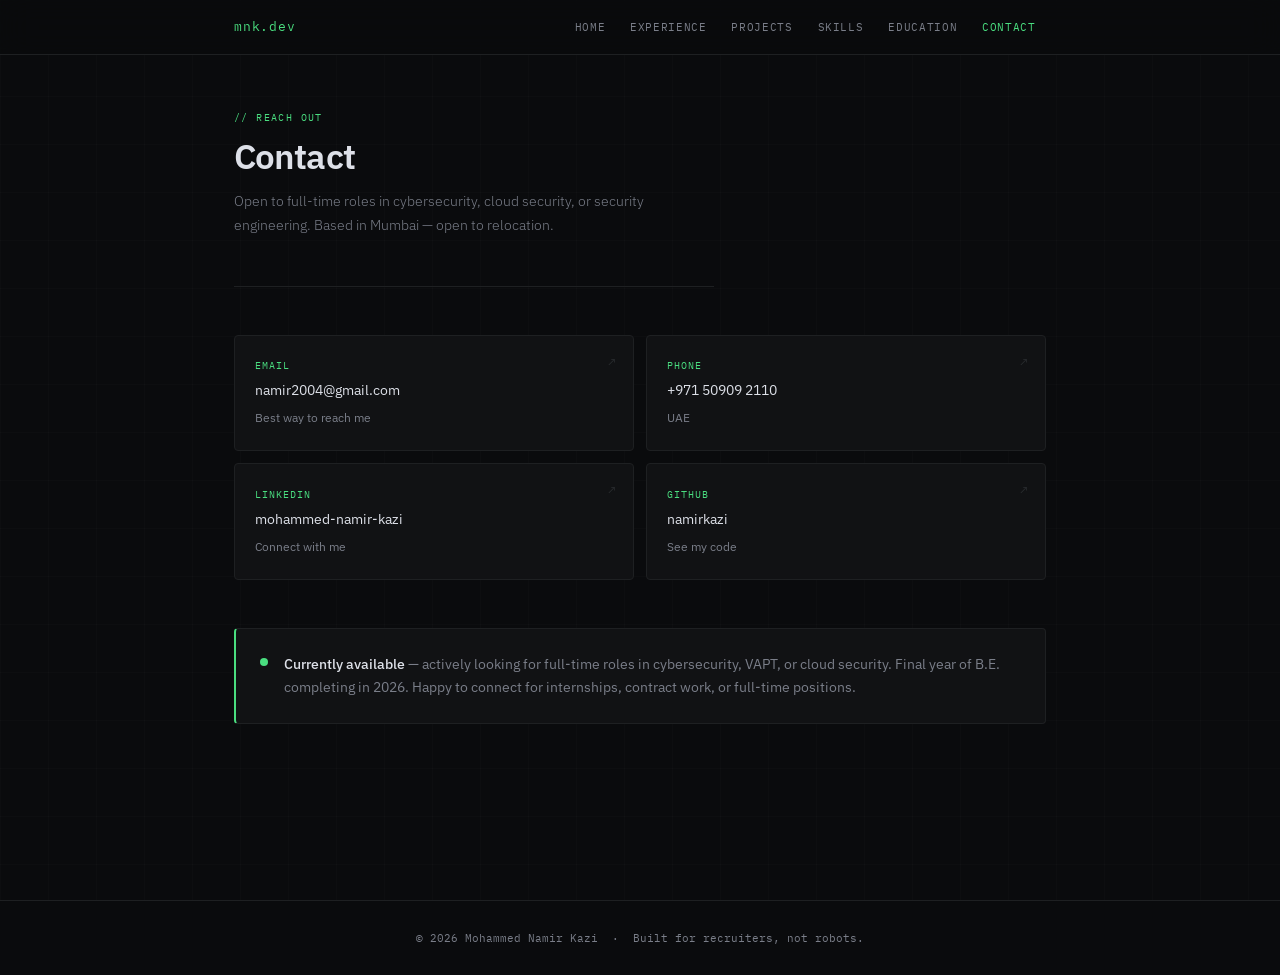
==== contact.html @ 179d340f "Different pages for each and little subtle effects" ====
<!DOCTYPE html>
<html lang="en">
<head>
  <meta charset="UTF-8"/>
  <meta name="viewport" content="width=device-width, initial-scale=1.0"/>
  <title>Contact — Mohammed Namir Kazi</title>
  <link rel="preconnect" href="https://fonts.googleapis.com"/>
  <link rel="preconnect" href="https://fonts.gstatic.com" crossorigin/>
  <link href="https://fonts.googleapis.com/css2?family=IBM+Plex+Mono:wght@400;500&family=IBM+Plex+Sans:ital,wght@0,300;0,400;0,500;0,600;1,300&display=swap" rel="stylesheet"/>
  <link rel="stylesheet" href="style.css"/>
  <style>
    .contact-grid {
      display: grid;
      grid-template-columns: repeat(2, 1fr);
      gap: 0.75rem;
      margin-bottom: 3rem;
    }

    .contact-card {
      display: flex;
      flex-direction: column;
      gap: 0.3rem;
      padding: 1.4rem 1.25rem;
      background: var(--surface);
      border: 1px solid var(--border);
      border-radius: 4px;
      text-decoration: none;
      transition: background 0.2s, border-color 0.2s, transform 0.25s var(--ease);
      position: relative;
      overflow: hidden;
    }

    .contact-card::after {
      content: '↗';
      position: absolute;
      top: 1rem; right: 1rem;
      font-size: 12px;
      color: var(--border2);
      transition: color 0.2s, transform 0.2s;
    }

    .contact-card:hover {
      background: var(--surface2);
      border-color: var(--border2);
      transform: translateY(-2px);
    }
    .contact-card:hover::after { color: var(--accent); transform: translate(2px,-2px); }

    .contact-label {
      font-family: var(--font-mono);
      font-size: 10px;
      color: var(--accent);
      letter-spacing: 0.1em;
      text-transform: uppercase;
    }

    .contact-value {
      font-size: 0.88rem;
      color: var(--text);
      word-break: break-all;
      padding-right: 1.5rem;
    }

    .contact-sub {
      font-size: 0.78rem;
      color: var(--muted);
    }

    .availability {
      padding: 1.5rem;
      background: var(--surface);
      border: 1px solid var(--border);
      border-left: 2px solid var(--accent);
      border-radius: 4px;
      display: flex;
      align-items: flex-start;
      gap: 1rem;
    }

    .avail-dot {
      width: 8px; height: 8px;
      border-radius: 50%;
      background: var(--accent);
      flex-shrink: 0;
      margin-top: 5px;
      animation: pulse 2.2s ease-in-out infinite;
    }

    @keyframes pulse {
      0%, 100% { opacity: 1; box-shadow: 0 0 0 0 rgba(74,222,128,0.4); }
      50% { opacity: 0.5; box-shadow: 0 0 0 6px rgba(74,222,128,0); }
    }

    .avail-text {
      font-size: 0.88rem;
      color: var(--muted);
      line-height: 1.65;
    }

    .avail-text strong { color: var(--text); font-weight: 500; }

    @media (max-width: 480px) {
      .contact-grid { grid-template-columns: 1fr; }
    }
  </style>
</head>
<body>

<nav>
  <div class="nav-inner">
    <a href="index.html" class="nav-logo">mnk.dev</a>
    <ul class="nav-links">
      <li><a href="index.html">Home</a></li>
      <li><a href="experience.html">Experience</a></li>
      <li><a href="projects.html">Projects</a></li>
      <li><a href="skills.html">Skills</a></li>
      <li><a href="education.html">Education</a></li>
      <li><a href="contact.html">Contact</a></li>
    </ul>
    <button class="nav-toggle" aria-label="Toggle menu" aria-expanded="false">
      <span></span><span></span><span></span>
    </button>
  </div>
  <div class="nav-drawer" id="navDrawer">
    <a href="index.html">Home</a>
    <a href="experience.html">Experience</a>
    <a href="projects.html">Projects</a>
    <a href="skills.html">Skills</a>
    <a href="education.html">Education</a>
    <a href="contact.html">Contact</a>
  </div>
</nav>

<main class="page">
  <p class="page-eyebrow reveal">// reach out</p>
  <h1 class="page-title reveal">Contact</h1>
  <p class="page-subtitle reveal">Open to full-time roles in cybersecurity, cloud security, or security engineering. Based in Mumbai — open to relocation.</p>

  <div class="contact-grid stagger">

    <a href="mailto:namir2004@gmail.com" class="contact-card">
      <span class="contact-label">Email</span>
      <span class="contact-value">namir2004@gmail.com</span>
      <span class="contact-sub">Best way to reach me</span>
    </a>

    <a href="tel:+971509092110" class="contact-card">
      <span class="contact-label">Phone</span>
      <span class="contact-value">+971 50909 2110</span>
      <span class="contact-sub">UAE</span>
    </a>

    <a href="https://www.linkedin.com/in/mohammed-namir-kazi/" target="_blank" rel="noopener" class="contact-card">
      <span class="contact-label">LinkedIn</span>
      <span class="contact-value">mohammed-namir-kazi</span>
      <span class="contact-sub">Connect with me</span>
    </a>

    <a href="https://github.com/namirkazi" target="_blank" rel="noopener" class="contact-card">
      <span class="contact-label">GitHub</span>
      <span class="contact-value">namirkazi</span>
      <span class="contact-sub">See my code</span>
    </a>

  </div>

  <div class="availability reveal">
    <div class="avail-dot"></div>
    <p class="avail-text">
      <strong>Currently available</strong> — actively looking for full-time roles in cybersecurity, VAPT, or cloud security.
      Final year of B.E. completing in 2026. Happy to connect for internships, contract work, or full-time positions.
    </p>
  </div>
</main>

<footer>© 2026 Mohammed Namir Kazi &nbsp;·&nbsp; Built for recruiters, not robots.</footer>
<script src="shared.js"></script>
</body>
</html>
---- style.css ----
/* ── RESET & TOKENS ─────────────────────── */
*, *::before, *::after { box-sizing: border-box; margin: 0; padding: 0; }

:root {
  --bg: #0a0b0d;
  --surface: #111214;
  --surface2: #161719;
  --border: #1e2022;
  --border2: #2a2c2f;
  --text: #dde0e8;
  --muted: #7a7e89;
  --accent: #4ade80;
  --accent-glow: rgba(74,222,128,0.15);
  --font-mono: 'IBM Plex Mono', monospace;
  --font-sans: 'IBM Plex Sans', sans-serif;
  --nav-h: 54px;
  --ease: cubic-bezier(0.16,1,0.3,1);
}

html { scroll-behavior: smooth; }

body {
  background: var(--bg);
  color: var(--text);
  font-family: var(--font-sans);
  font-size: 15px;
  line-height: 1.65;
  min-height: 100vh;
  -webkit-text-size-adjust: 100%;
  overflow-x: hidden;
}

/* subtle grid texture */
body::before {
  content: '';
  position: fixed;
  inset: 0;
  background-image:
    linear-gradient(rgba(255,255,255,0.015) 1px, transparent 1px),
    linear-gradient(90deg, rgba(255,255,255,0.015) 1px, transparent 1px);
  background-size: 48px 48px;
  pointer-events: none;
  z-index: 0;
}

/* ── NAV ─────────────────────────────────── */
nav {
  position: fixed;
  top: 0; left: 0; right: 0;
  z-index: 300;
  background: rgba(10,11,13,0.92);
  backdrop-filter: blur(16px);
  -webkit-backdrop-filter: blur(16px);
  border-bottom: 1px solid var(--border);
}

.nav-inner {
  max-width: 860px;
  margin: 0 auto;
  padding: 0 1.5rem;
  height: var(--nav-h);
  display: flex;
  align-items: center;
  justify-content: space-between;
}

.nav-logo {
  font-family: var(--font-mono);
  font-size: 13px;
  color: var(--accent);
  letter-spacing: 0.06em;
  text-decoration: none;
  transition: opacity 0.2s;
}
.nav-logo:hover { opacity: 0.7; }

.nav-links {
  display: flex;
  gap: 0.25rem;
  list-style: none;
}

.nav-links a {
  font-family: var(--font-mono);
  font-size: 11px;
  color: var(--muted);
  text-decoration: none;
  letter-spacing: 0.06em;
  text-transform: uppercase;
  padding: 0.4rem 0.65rem;
  border-radius: 3px;
  transition: color 0.2s, background 0.2s;
}

.nav-links a:hover { color: var(--text); background: var(--surface2); }
.nav-links a.active { color: var(--accent); }

/* hamburger */
.nav-toggle {
  display: none;
  flex-direction: column;
  justify-content: center;
  gap: 5px;
  width: 38px; height: 38px;
  background: none; border: none;
  cursor: pointer; padding: 7px;
  -webkit-tap-highlight-color: transparent;
}
.nav-toggle span {
  display: block; height: 1.5px;
  background: var(--muted); border-radius: 2px;
  transition: transform 0.25s, opacity 0.25s, background 0.2s;
  transform-origin: center;
}
.nav-toggle.open span:nth-child(1) { transform: translateY(6.5px) rotate(45deg); background: var(--text); }
.nav-toggle.open span:nth-child(2) { opacity: 0; }
.nav-toggle.open span:nth-child(3) { transform: translateY(-6.5px) rotate(-45deg); background: var(--text); }

.nav-drawer {
  display: none;
  flex-direction: column;
  background: rgba(10,11,13,0.98);
  border-top: 1px solid var(--border);
  padding: 0.5rem 0 1rem;
}
.nav-drawer a {
  font-family: var(--font-mono);
  font-size: 12px; color: var(--muted);
  text-decoration: none;
  letter-spacing: 0.07em; text-transform: uppercase;
  padding: 0.9rem 1.5rem; display: block;
  transition: color 0.15s, background 0.15s;
  -webkit-tap-highlight-color: transparent;
}
.nav-drawer a:active, .nav-drawer a.active { color: var(--accent); }
.nav-drawer.open { display: flex; }

/* ── LAYOUT ──────────────────────────────── */
.page {
  position: relative;
  z-index: 1;
  max-width: 860px;
  margin: 0 auto;
  padding: calc(var(--nav-h) + 3.5rem) 1.5rem 5rem;
  min-height: 100vh;
}

/* ── PAGE HEADER ─────────────────────────── */
.page-eyebrow {
  font-family: var(--font-mono);
  font-size: 10px;
  color: var(--accent);
  letter-spacing: 0.14em;
  text-transform: uppercase;
  margin-bottom: 0.6rem;
}

.page-title {
  font-size: clamp(1.6rem, 4vw, 2.2rem);
  font-weight: 600;
  letter-spacing: -0.025em;
  line-height: 1.15;
  margin-bottom: 0.75rem;
}

.page-subtitle {
  font-size: 0.9rem;
  color: var(--muted);
  font-weight: 300;
  max-width: 480px;
  line-height: 1.7;
  margin-bottom: 3rem;
  padding-bottom: 3rem;
  border-bottom: 1px solid var(--border);
}

/* ── BUTTONS ─────────────────────────────── */
.btn {
  display: inline-flex; align-items: center; gap: 0.4rem;
  font-family: var(--font-mono); font-size: 12px;
  letter-spacing: 0.04em; padding: 0.6rem 1.15rem;
  border-radius: 3px; text-decoration: none;
  transition: all 0.2s var(--ease);
  cursor: pointer; min-height: 40px;
  -webkit-tap-highlight-color: transparent; border: none;
}
.btn-primary {
  background: var(--accent); color: #0a0b0d;
  font-weight: 500; border: 1px solid var(--accent);
}
.btn-primary:hover { background: #86efac; transform: translateY(-1px); box-shadow: 0 4px 20px rgba(74,222,128,0.2); }
.btn-outline {
  background: transparent; color: var(--muted);
  border: 1px solid var(--border2);
}
.btn-outline:hover { color: var(--text); border-color: #444; transform: translateY(-1px); }

/* ── TAGS ────────────────────────────────── */
.tag {
  font-family: var(--font-mono); font-size: 10px;
  color: var(--muted);
  background: rgba(255,255,255,0.03);
  border: 1px solid var(--border2);
  padding: 0.2rem 0.55rem; border-radius: 2px;
  transition: color 0.2s, border-color 0.2s;
}
.tag:hover { color: var(--accent); border-color: rgba(74,222,128,0.3); }

/* ── DIVIDER ─────────────────────────────── */
.divider {
  height: 1px; background: var(--border);
  margin: 2.5rem 0;
}

/* ── SCROLL REVEAL ───────────────────────── */
.reveal {
  opacity: 0;
  transform: translateY(18px);
  transition: opacity 0.55s var(--ease), transform 0.55s var(--ease);
}
.reveal.visible {
  opacity: 1;
  transform: none;
}

/* staggered children */
.stagger > * {
  opacity: 0;
  transform: translateY(14px);
  transition: opacity 0.45s var(--ease), transform 0.45s var(--ease);
}
.stagger.visible > *:nth-child(1) { opacity:1; transform:none; transition-delay:0s; }
.stagger.visible > *:nth-child(2) { opacity:1; transform:none; transition-delay:0.07s; }
.stagger.visible > *:nth-child(3) { opacity:1; transform:none; transition-delay:0.14s; }
.stagger.visible > *:nth-child(4) { opacity:1; transform:none; transition-delay:0.21s; }
.stagger.visible > *:nth-child(5) { opacity:1; transform:none; transition-delay:0.28s; }
.stagger.visible > *:nth-child(6) { opacity:1; transform:none; transition-delay:0.35s; }
.stagger.visible > *:nth-child(7) { opacity:1; transform:none; transition-delay:0.42s; }
.stagger.visible > *:nth-child(8) { opacity:1; transform:none; transition-delay:0.49s; }

/* ── FOOTER ──────────────────────────────── */
footer {
  position: relative; z-index: 1;
  padding: 1.75rem 1.5rem;
  text-align: center;
  font-family: var(--font-mono);
  font-size: 11px; color: var(--muted);
  border-top: 1px solid var(--border);
}

/* ── RESPONSIVE ──────────────────────────── */
@media (max-width: 640px) {
  .nav-links { display: none; }
  .nav-toggle { display: flex; }
  .page { padding-top: calc(var(--nav-h) + 2rem); padding-bottom: 3.5rem; }
}
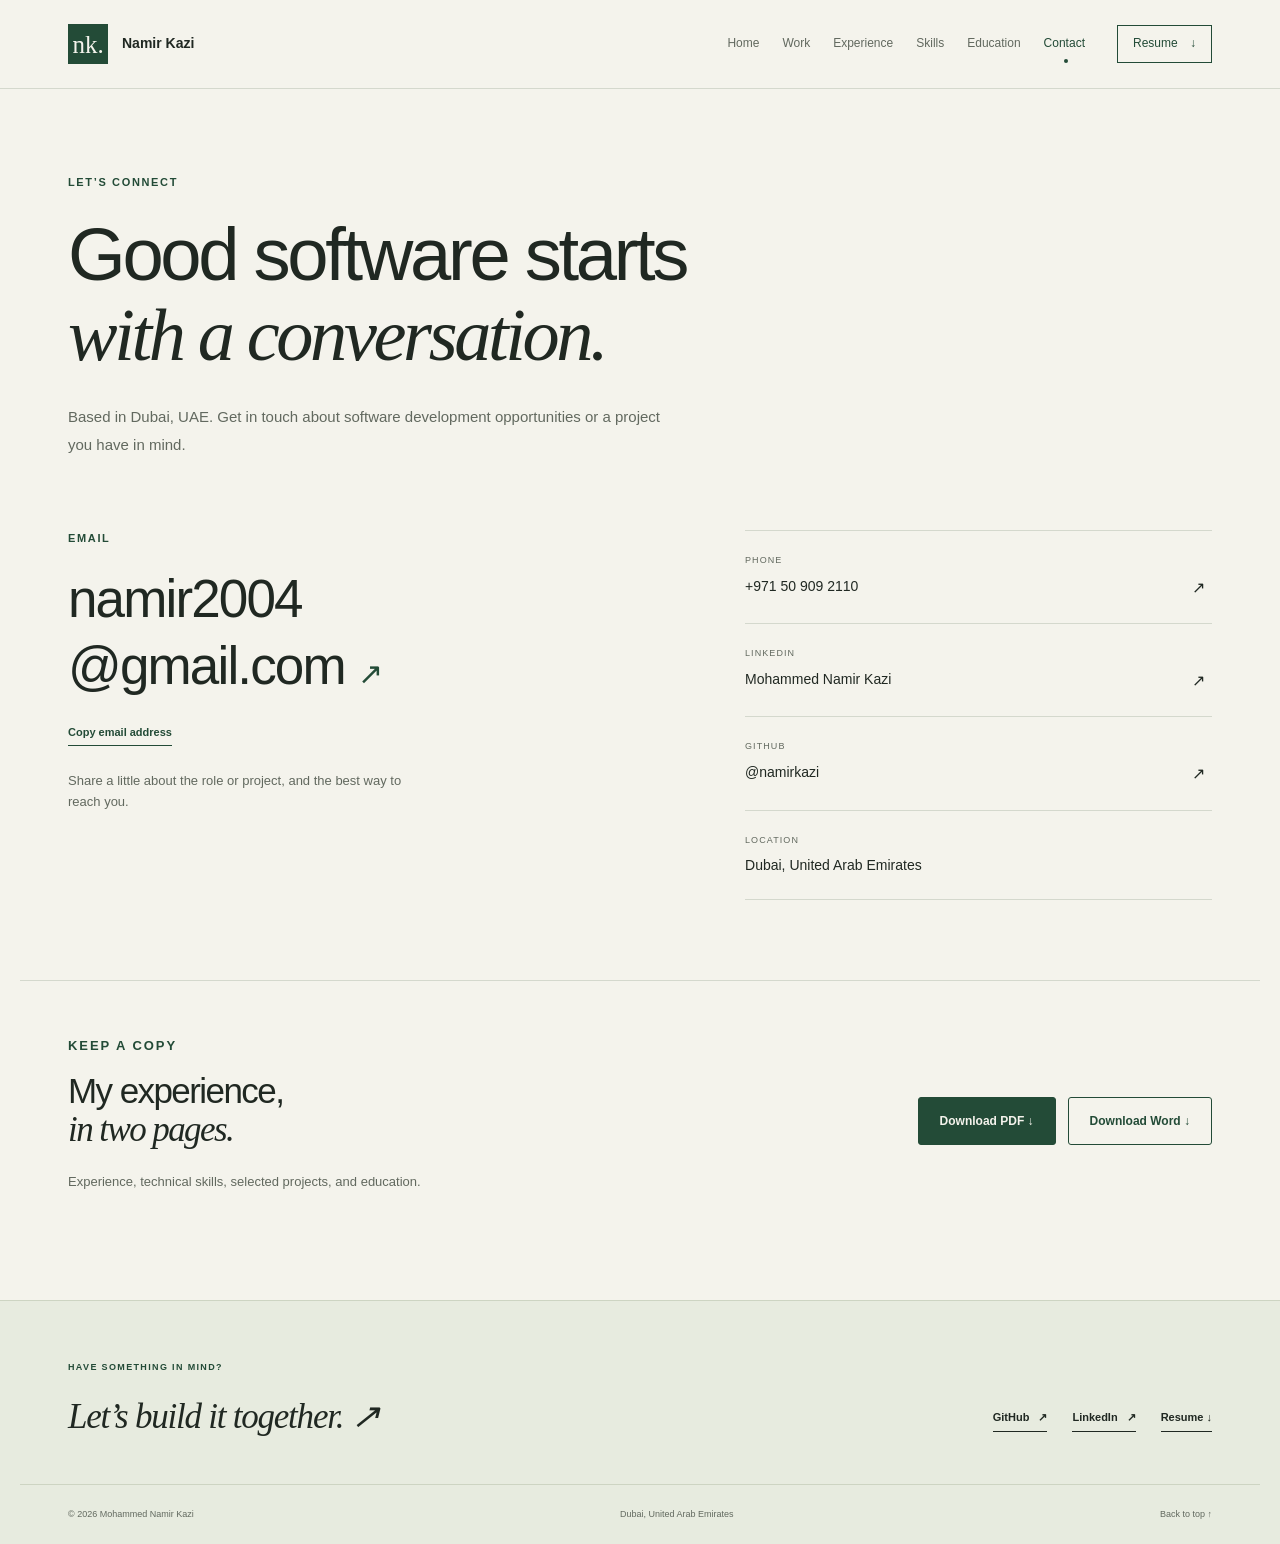
==== commit 7e1ede7c: "Redesign portfolio and add two-page resume with complete project history" ====
--- a/contact.html
+++ b/contact.html
@@ -1,179 +1,15 @@
-<!DOCTYPE html>
-<html lang="en">
-<head>
-  <meta charset="UTF-8"/>
-  <meta name="viewport" content="width=device-width, initial-scale=1.0"/>
-  <title>Contact — Mohammed Namir Kazi</title>
-  <link rel="preconnect" href="https://fonts.googleapis.com"/>
-  <link rel="preconnect" href="https://fonts.gstatic.com" crossorigin/>
-  <link href="https://fonts.googleapis.com/css2?family=IBM+Plex+Mono:wght@400;500&family=IBM+Plex+Sans:ital,wght@0,300;0,400;0,500;0,600;1,300&display=swap" rel="stylesheet"/>
-  <link rel="stylesheet" href="style.css"/>
-  <style>
-    .contact-grid {
-      display: grid;
-      grid-template-columns: repeat(2, 1fr);
-      gap: 0.75rem;
-      margin-bottom: 3rem;
-    }
-
-    .contact-card {
-      display: flex;
-      flex-direction: column;
-      gap: 0.3rem;
-      padding: 1.4rem 1.25rem;
-      background: var(--surface);
-      border: 1px solid var(--border);
-      border-radius: 4px;
-      text-decoration: none;
-      transition: background 0.2s, border-color 0.2s, transform 0.25s var(--ease);
-      position: relative;
-      overflow: hidden;
-    }
-
-    .contact-card::after {
-      content: '↗';
-      position: absolute;
-      top: 1rem; right: 1rem;
-      font-size: 12px;
-      color: var(--border2);
-      transition: color 0.2s, transform 0.2s;
-    }
-
-    .contact-card:hover {
-      background: var(--surface2);
-      border-color: var(--border2);
-      transform: translateY(-2px);
-    }
-    .contact-card:hover::after { color: var(--accent); transform: translate(2px,-2px); }
-
-    .contact-label {
-      font-family: var(--font-mono);
-      font-size: 10px;
-      color: var(--accent);
-      letter-spacing: 0.1em;
-      text-transform: uppercase;
-    }
-
-    .contact-value {
-      font-size: 0.88rem;
-      color: var(--text);
-      word-break: break-all;
-      padding-right: 1.5rem;
-    }
-
-    .contact-sub {
-      font-size: 0.78rem;
-      color: var(--muted);
-    }
-
-    .availability {
-      padding: 1.5rem;
-      background: var(--surface);
-      border: 1px solid var(--border);
-      border-left: 2px solid var(--accent);
-      border-radius: 4px;
-      display: flex;
-      align-items: flex-start;
-      gap: 1rem;
-    }
-
-    .avail-dot {
-      width: 8px; height: 8px;
-      border-radius: 50%;
-      background: var(--accent);
-      flex-shrink: 0;
-      margin-top: 5px;
-      animation: pulse 2.2s ease-in-out infinite;
-    }
-
-    @keyframes pulse {
-      0%, 100% { opacity: 1; box-shadow: 0 0 0 0 rgba(74,222,128,0.4); }
-      50% { opacity: 0.5; box-shadow: 0 0 0 6px rgba(74,222,128,0); }
-    }
-
-    .avail-text {
-      font-size: 0.88rem;
-      color: var(--muted);
-      line-height: 1.65;
-    }
-
-    .avail-text strong { color: var(--text); font-weight: 500; }
-
-    @media (max-width: 480px) {
-      .contact-grid { grid-template-columns: 1fr; }
-    }
-  </style>
-</head>
-<body>
-
-<nav>
-  <div class="nav-inner">
-    <a href="index.html" class="nav-logo">mnk.dev</a>
-    <ul class="nav-links">
-      <li><a href="index.html">Home</a></li>
-      <li><a href="experience.html">Experience</a></li>
-      <li><a href="projects.html">Projects</a></li>
-      <li><a href="skills.html">Skills</a></li>
-      <li><a href="education.html">Education</a></li>
-      <li><a href="contact.html">Contact</a></li>
-    </ul>
-    <button class="nav-toggle" aria-label="Toggle menu" aria-expanded="false">
-      <span></span><span></span><span></span>
-    </button>
-  </div>
-  <div class="nav-drawer" id="navDrawer">
-    <a href="index.html">Home</a>
-    <a href="experience.html">Experience</a>
-    <a href="projects.html">Projects</a>
-    <a href="skills.html">Skills</a>
-    <a href="education.html">Education</a>
-    <a href="contact.html">Contact</a>
-  </div>
-</nav>
-
-<main class="page">
-  <p class="page-eyebrow reveal">// reach out</p>
-  <h1 class="page-title reveal">Contact</h1>
-  <p class="page-subtitle reveal">Open to full-time roles in cybersecurity, cloud security, or security engineering. Based in Mumbai — open to relocation.</p>
-
-  <div class="contact-grid stagger">
-
-    <a href="mailto:namir2004@gmail.com" class="contact-card">
-      <span class="contact-label">Email</span>
-      <span class="contact-value">namir2004@gmail.com</span>
-      <span class="contact-sub">Best way to reach me</span>
-    </a>
-
-    <a href="tel:+971509092110" class="contact-card">
-      <span class="contact-label">Phone</span>
-      <span class="contact-value">+971 50909 2110</span>
-      <span class="contact-sub">UAE</span>
-    </a>
-
-    <a href="https://www.linkedin.com/in/mohammed-namir-kazi/" target="_blank" rel="noopener" class="contact-card">
-      <span class="contact-label">LinkedIn</span>
-      <span class="contact-value">mohammed-namir-kazi</span>
-      <span class="contact-sub">Connect with me</span>
-    </a>
-
-    <a href="https://github.com/namirkazi" target="_blank" rel="noopener" class="contact-card">
-      <span class="contact-label">GitHub</span>
-      <span class="contact-value">namirkazi</span>
-      <span class="contact-sub">See my code</span>
-    </a>
-
-  </div>
-
-  <div class="availability reveal">
-    <div class="avail-dot"></div>
-    <p class="avail-text">
-      <strong>Currently available</strong> — actively looking for full-time roles in cybersecurity, VAPT, or cloud security.
-      Final year of B.E. completing in 2026. Happy to connect for internships, contract work, or full-time positions.
-    </p>
-  </div>
-</main>
-
-<footer>© 2026 Mohammed Namir Kazi &nbsp;·&nbsp; Built for recruiters, not robots.</footer>
-<script src="shared.js"></script>
-</body>
-</html>
+<!doctype html>
+<html lang="en"><head><meta charset="utf-8"><meta name="viewport" content="width=device-width,initial-scale=1">
+<meta name="description" content="Contact Mohammed Namir Kazi in Dubai for software development roles and project opportunities."><meta name="theme-color" content="#f4f3ec">
+<title>Contact | Mohammed Namir Kazi</title><link rel="icon" href="favicon.svg" type="image/svg+xml">
+<meta property="og:title" content="Contact | Mohammed Namir Kazi"><meta property="og:description" content="Contact Mohammed Namir Kazi in Dubai for software development roles and project opportunities."><meta property="og:type" content="website"><meta property="og:image" content="https://namirkazi-portfolio.vercel.app/social-card.png"><meta property="og:image:width" content="1200"><meta property="og:image:height" content="630">
+<link rel="canonical" href="https://namirkazi-portfolio.vercel.app/contact">
+<link rel="stylesheet" href="style.css"><script src="shared.js" defer></script>
+<script type="application/ld+json">{"@context": "https://schema.org", "@type": "Person", "name": "Mohammed Namir Kazi", "jobTitle": "Software Developer", "url": "https://namirkazi-portfolio.vercel.app", "sameAs": ["https://github.com/namirkazi", "https://www.linkedin.com/in/mohammed-namir-kazi/"], "address": {"@type": "PostalAddress", "addressLocality": "Dubai", "addressCountry": "AE"}}</script>
+</head><body><a class="skip-link" href="#main">Skip to content</a>
+<header class="site-header"><div class="container header-inner"><a href="index.html" class="brand" aria-label="Mohammed Namir Kazi home"><span class="brand-mark" aria-hidden="true">nk.</span><span>Namir Kazi</span></a>
+<button class="menu-toggle" aria-expanded="false" aria-controls="site-nav">Menu <span aria-hidden="true">＋</span></button>
+<nav id="site-nav" aria-label="Main navigation"><a href="index.html">Home</a><a href="projects.html">Work</a><a href="experience.html">Experience</a><a href="skills.html">Skills</a><a href="education.html">Education</a><a href="contact.html" aria-current="page">Contact</a></nav><a href="resume/Mohammed-Namir-Kazi-Resume.pdf" class="header-resume">Resume <span aria-hidden="true">↓</span></a></div></header>
+<noscript><nav class="nojs-nav container" aria-label="Site pages"><a href="index.html">Home</a><a href="projects.html">Work</a><a href="experience.html">Experience</a><a href="skills.html">Skills</a><a href="education.html">Education</a><a href="contact.html" aria-current="page">Contact</a></nav><style>.menu-toggle,.project-toolbar,.copy-row{display:none!important}</style></noscript><main id="main"><section class="container page-intro"><p class="eyebrow">Let’s connect</p><h1>Good software starts<br><span class="serif">with a conversation.</span></h1><p class="intro-copy">Based in Dubai, UAE. Get in touch about software development opportunities or a project you have in mind.</p></section><section class="container contact-layout"><div class="contact-main"><p class="eyebrow">Email</p><a class="contact-email" href="mailto:namir2004@gmail.com">namir2004<br>@gmail.com <span aria-hidden="true">↗</span></a><div class="copy-row"><button class="copy-email text-link" type="button">Copy email address</button><span class="copy-status" role="status" aria-live="polite"></span></div><p class="contact-note">Share a little about the role or project, and the best way to reach you.</p></div><div class="contact-list"><a href="tel:+971509092110"><span>Phone</span><strong>+971 50 909 2110</strong><span aria-hidden="true">↗</span></a><a href="https://www.linkedin.com/in/mohammed-namir-kazi/" target="_blank" rel="noopener noreferrer"><span>LinkedIn</span><strong>Mohammed Namir Kazi</strong><span aria-hidden="true">↗</span></a><a href="https://github.com/namirkazi" target="_blank" rel="noopener noreferrer"><span>GitHub</span><strong>@namirkazi</strong><span aria-hidden="true">↗</span></a><div><span>Location</span><strong>Dubai, United Arab Emirates</strong></div></div></section><section class="container resume-section"><div><p class="eyebrow">Keep a copy</p><h2>My experience,<br><span class="serif">in two pages.</span></h2><p>Experience, technical skills, selected projects, and education.</p></div><div class="actions"><a class="button primary" href="resume/Mohammed-Namir-Kazi-Resume.pdf" download>Download PDF ↓</a><a class="button secondary" href="resume/Mohammed-Namir-Kazi-Resume.docx" download>Download Word ↓</a></div></section></main>
+<footer><div class="container footer-top"><div><p class="eyebrow">Have something in mind?</p><a class="footer-contact" href="mailto:namir2004@gmail.com">Let’s build it together. <span aria-hidden="true">↗</span></a></div><div class="footer-links"><a class="text-link" href="https://github.com/namirkazi" target="_blank" rel="noopener noreferrer">GitHub<span aria-hidden="true"> ↗</span></a><a class="text-link" href="https://www.linkedin.com/in/mohammed-namir-kazi/" target="_blank" rel="noopener noreferrer">LinkedIn<span aria-hidden="true"> ↗</span></a><a class="text-link" href="resume/Mohammed-Namir-Kazi-Resume.pdf">Resume ↓</a></div></div><div class="container footer-bottom"><span>© <span data-year>2026</span> Mohammed Namir Kazi</span><span>Dubai, United Arab Emirates</span><a href="#main">Back to top ↑</a></div></footer>
+</body></html>
--- a/style.css
+++ b/style.css
@@ -1,256 +1,18 @@
-/* ── RESET & TOKENS ─────────────────────── */
-*, *::before, *::after { box-sizing: border-box; margin: 0; padding: 0; }
-
-:root {
-  --bg: #0a0b0d;
-  --surface: #111214;
-  --surface2: #161719;
-  --border: #1e2022;
-  --border2: #2a2c2f;
-  --text: #dde0e8;
-  --muted: #7a7e89;
-  --accent: #4ade80;
-  --accent-glow: rgba(74,222,128,0.15);
-  --font-mono: 'IBM Plex Mono', monospace;
-  --font-sans: 'IBM Plex Sans', sans-serif;
-  --nav-h: 54px;
-  --ease: cubic-bezier(0.16,1,0.3,1);
-}
-
-html { scroll-behavior: smooth; }
-
-body {
-  background: var(--bg);
-  color: var(--text);
-  font-family: var(--font-sans);
-  font-size: 15px;
-  line-height: 1.65;
-  min-height: 100vh;
-  -webkit-text-size-adjust: 100%;
-  overflow-x: hidden;
-}
-
-/* subtle grid texture */
-body::before {
-  content: '';
-  position: fixed;
-  inset: 0;
-  background-image:
-    linear-gradient(rgba(255,255,255,0.015) 1px, transparent 1px),
-    linear-gradient(90deg, rgba(255,255,255,0.015) 1px, transparent 1px);
-  background-size: 48px 48px;
-  pointer-events: none;
-  z-index: 0;
-}
-
-/* ── NAV ─────────────────────────────────── */
-nav {
-  position: fixed;
-  top: 0; left: 0; right: 0;
-  z-index: 300;
-  background: rgba(10,11,13,0.92);
-  backdrop-filter: blur(16px);
-  -webkit-backdrop-filter: blur(16px);
-  border-bottom: 1px solid var(--border);
-}
-
-.nav-inner {
-  max-width: 860px;
-  margin: 0 auto;
-  padding: 0 1.5rem;
-  height: var(--nav-h);
-  display: flex;
-  align-items: center;
-  justify-content: space-between;
-}
-
-.nav-logo {
-  font-family: var(--font-mono);
-  font-size: 13px;
-  color: var(--accent);
-  letter-spacing: 0.06em;
-  text-decoration: none;
-  transition: opacity 0.2s;
-}
-.nav-logo:hover { opacity: 0.7; }
-
-.nav-links {
-  display: flex;
-  gap: 0.25rem;
-  list-style: none;
-}
-
-.nav-links a {
-  font-family: var(--font-mono);
-  font-size: 11px;
-  color: var(--muted);
-  text-decoration: none;
-  letter-spacing: 0.06em;
-  text-transform: uppercase;
-  padding: 0.4rem 0.65rem;
-  border-radius: 3px;
-  transition: color 0.2s, background 0.2s;
-}
-
-.nav-links a:hover { color: var(--text); background: var(--surface2); }
-.nav-links a.active { color: var(--accent); }
-
-/* hamburger */
-.nav-toggle {
-  display: none;
-  flex-direction: column;
-  justify-content: center;
-  gap: 5px;
-  width: 38px; height: 38px;
-  background: none; border: none;
-  cursor: pointer; padding: 7px;
-  -webkit-tap-highlight-color: transparent;
-}
-.nav-toggle span {
-  display: block; height: 1.5px;
-  background: var(--muted); border-radius: 2px;
-  transition: transform 0.25s, opacity 0.25s, background 0.2s;
-  transform-origin: center;
-}
-.nav-toggle.open span:nth-child(1) { transform: translateY(6.5px) rotate(45deg); background: var(--text); }
-.nav-toggle.open span:nth-child(2) { opacity: 0; }
-.nav-toggle.open span:nth-child(3) { transform: translateY(-6.5px) rotate(-45deg); background: var(--text); }
-
-.nav-drawer {
-  display: none;
-  flex-direction: column;
-  background: rgba(10,11,13,0.98);
-  border-top: 1px solid var(--border);
-  padding: 0.5rem 0 1rem;
-}
-.nav-drawer a {
-  font-family: var(--font-mono);
-  font-size: 12px; color: var(--muted);
-  text-decoration: none;
-  letter-spacing: 0.07em; text-transform: uppercase;
-  padding: 0.9rem 1.5rem; display: block;
-  transition: color 0.15s, background 0.15s;
-  -webkit-tap-highlight-color: transparent;
-}
-.nav-drawer a:active, .nav-drawer a.active { color: var(--accent); }
-.nav-drawer.open { display: flex; }
-
-/* ── LAYOUT ──────────────────────────────── */
-.page {
-  position: relative;
-  z-index: 1;
-  max-width: 860px;
-  margin: 0 auto;
-  padding: calc(var(--nav-h) + 3.5rem) 1.5rem 5rem;
-  min-height: 100vh;
-}
-
-/* ── PAGE HEADER ─────────────────────────── */
-.page-eyebrow {
-  font-family: var(--font-mono);
-  font-size: 10px;
-  color: var(--accent);
-  letter-spacing: 0.14em;
-  text-transform: uppercase;
-  margin-bottom: 0.6rem;
-}
-
-.page-title {
-  font-size: clamp(1.6rem, 4vw, 2.2rem);
-  font-weight: 600;
-  letter-spacing: -0.025em;
-  line-height: 1.15;
-  margin-bottom: 0.75rem;
-}
-
-.page-subtitle {
-  font-size: 0.9rem;
-  color: var(--muted);
-  font-weight: 300;
-  max-width: 480px;
-  line-height: 1.7;
-  margin-bottom: 3rem;
-  padding-bottom: 3rem;
-  border-bottom: 1px solid var(--border);
-}
-
-/* ── BUTTONS ─────────────────────────────── */
-.btn {
-  display: inline-flex; align-items: center; gap: 0.4rem;
-  font-family: var(--font-mono); font-size: 12px;
-  letter-spacing: 0.04em; padding: 0.6rem 1.15rem;
-  border-radius: 3px; text-decoration: none;
-  transition: all 0.2s var(--ease);
-  cursor: pointer; min-height: 40px;
-  -webkit-tap-highlight-color: transparent; border: none;
-}
-.btn-primary {
-  background: var(--accent); color: #0a0b0d;
-  font-weight: 500; border: 1px solid var(--accent);
-}
-.btn-primary:hover { background: #86efac; transform: translateY(-1px); box-shadow: 0 4px 20px rgba(74,222,128,0.2); }
-.btn-outline {
-  background: transparent; color: var(--muted);
-  border: 1px solid var(--border2);
-}
-.btn-outline:hover { color: var(--text); border-color: #444; transform: translateY(-1px); }
-
-/* ── TAGS ────────────────────────────────── */
-.tag {
-  font-family: var(--font-mono); font-size: 10px;
-  color: var(--muted);
-  background: rgba(255,255,255,0.03);
-  border: 1px solid var(--border2);
-  padding: 0.2rem 0.55rem; border-radius: 2px;
-  transition: color 0.2s, border-color 0.2s;
-}
-.tag:hover { color: var(--accent); border-color: rgba(74,222,128,0.3); }
-
-/* ── DIVIDER ─────────────────────────────── */
-.divider {
-  height: 1px; background: var(--border);
-  margin: 2.5rem 0;
-}
-
-/* ── SCROLL REVEAL ───────────────────────── */
-.reveal {
-  opacity: 0;
-  transform: translateY(18px);
-  transition: opacity 0.55s var(--ease), transform 0.55s var(--ease);
-}
-.reveal.visible {
-  opacity: 1;
-  transform: none;
-}
-
-/* staggered children */
-.stagger > * {
-  opacity: 0;
-  transform: translateY(14px);
-  transition: opacity 0.45s var(--ease), transform 0.45s var(--ease);
-}
-.stagger.visible > *:nth-child(1) { opacity:1; transform:none; transition-delay:0s; }
-.stagger.visible > *:nth-child(2) { opacity:1; transform:none; transition-delay:0.07s; }
-.stagger.visible > *:nth-child(3) { opacity:1; transform:none; transition-delay:0.14s; }
-.stagger.visible > *:nth-child(4) { opacity:1; transform:none; transition-delay:0.21s; }
-.stagger.visible > *:nth-child(5) { opacity:1; transform:none; transition-delay:0.28s; }
-.stagger.visible > *:nth-child(6) { opacity:1; transform:none; transition-delay:0.35s; }
-.stagger.visible > *:nth-child(7) { opacity:1; transform:none; transition-delay:0.42s; }
-.stagger.visible > *:nth-child(8) { opacity:1; transform:none; transition-delay:0.49s; }
-
-/* ── FOOTER ──────────────────────────────── */
-footer {
-  position: relative; z-index: 1;
-  padding: 1.75rem 1.5rem;
-  text-align: center;
-  font-family: var(--font-mono);
-  font-size: 11px; color: var(--muted);
-  border-top: 1px solid var(--border);
-}
-
-/* ── RESPONSIVE ──────────────────────────── */
-@media (max-width: 640px) {
-  .nav-links { display: none; }
-  .nav-toggle { display: flex; }
-  .page { padding-top: calc(var(--nav-h) + 2rem); padding-bottom: 3.5rem; }
-}
+@charset "UTF-8";
+:root{--paper:#f4f3ec;--ink:#202822;--muted:#62695f;--green:#234b37;--line:#d4d8cd;--wash:#e8ecdf;--white:#fcfcf8;--serif:Georgia,'Times New Roman',serif;--sans:'Segoe UI',Arial,sans-serif;--radius:3px}
+*{box-sizing:border-box}html{scroll-behavior:smooth;scroll-padding-top:110px}body{margin:0;background:var(--paper);color:var(--ink);font-family:var(--sans);font-size:16px;line-height:1.65;-webkit-font-smoothing:antialiased}a{color:inherit;text-decoration:none}button,input{font:inherit}button{cursor:pointer}button:disabled{cursor:default}a,button,input,summary{-webkit-tap-highlight-color:transparent}a:focus-visible,button:focus-visible,input:focus-visible,summary:focus-visible{outline:3px solid var(--green);outline-offset:5px}::selection{background:#c9d8b6;color:var(--ink)}[hidden]{display:none!important}.container{max-width:1240px;margin-inline:auto;padding-inline:48px}p,h1,h2,h3,ul{margin-top:0}p{color:var(--muted)}h1,h2,h3{font-weight:500;line-height:1.08;letter-spacing:-.045em}h1{font-size:clamp(44px,5.8vw,78px);margin-bottom:28px}h2{font-size:clamp(32px,3.5vw,48px);margin-bottom:22px}h3{font-size:25px;letter-spacing:-.035em}.serif{font-family:var(--serif);font-style:italic;font-weight:400}.eyebrow{text-transform:uppercase;letter-spacing:.15em;font-size:11px;font-weight:600;line-height:1.5;color:var(--green);margin-bottom:24px}.text-link{font-size:13px;font-weight:600;border-bottom:1px solid currentColor;padding-bottom:5px;display:inline-flex;align-items:center;gap:9px;transition:color .15s}.text-link:hover{color:#527245}.skip-link{position:fixed;top:10px;left:10px;padding:10px 18px;background:var(--green);color:white;z-index:100;transform:translateY(-160%)}.skip-link:focus{transform:none}
+.site-header{position:sticky;top:0;background:rgba(244,243,236,.96);border-bottom:1px solid var(--line);z-index:20;backdrop-filter:blur(10px)}.header-inner{height:88px;display:flex;align-items:center;gap:32px}.brand{display:flex;align-items:center;gap:14px;font-size:14px;font-weight:600;white-space:nowrap}.brand-mark{width:40px;height:40px;display:grid;place-items:center;background:var(--green);color:var(--paper);font-family:var(--serif);font-size:25px;font-weight:400}.site-header nav{margin-left:auto;display:flex;gap:23px}.site-header nav a{font-size:12px;position:relative;padding-block:12px;color:var(--muted);white-space:nowrap}.site-header nav a:hover,.site-header nav a[aria-current]{color:var(--green)}.site-header nav a[aria-current]:after{content:'';width:4px;height:4px;background:var(--green);border-radius:100%;position:absolute;bottom:3px;left:50%}.header-resume{border:1px solid var(--green);padding:8px 15px;color:var(--green);font-size:12px;white-space:nowrap}.header-resume span{margin-left:9px}.menu-toggle{display:none}
+.hero{padding-top:78px;padding-bottom:0;display:grid;grid-template-columns:1.2fr 1fr;gap:35px 70px}.hero h1{font-size:clamp(54px,6vw,82px);margin-bottom:26px}.status-dot{display:inline-block;width:7px;height:7px;background:var(--green);border-radius:50%;margin-right:9px}.hero-statement{font-size:23px;line-height:1.4;color:var(--ink);letter-spacing:-.025em;margin-bottom:15px}.hero-description{max-width:450px;font-size:14px;line-height:1.8;margin-bottom:28px}.actions{display:flex;flex-wrap:wrap;gap:12px;align-items:center}.button{display:inline-flex;justify-content:space-between;align-items:center;gap:30px;padding:14px 21px;border:1px solid var(--green);font-size:12px;font-weight:600;line-height:1.5;border-radius:var(--radius);transition:background .2s,transform .2s}.button:hover{transform:translateY(-2px)}.primary{background:var(--green);color:var(--paper)}.primary:hover{background:#173b28}.secondary{background:transparent;color:var(--green)}.secondary:hover{background:var(--wash)}.hero-aside{padding-top:15px}.identity-card{background:var(--wash);padding:28px 30px;border:1px solid #d3dac8;position:relative;overflow:hidden}.identity-top{display:flex;justify-content:space-between;font-size:9px;letter-spacing:.15em;color:var(--green);font-weight:600}.orbital{height:220px;position:relative;display:grid;place-items:center;margin-block:5px 22px}.orbit{border:1px solid #afbea4;border-radius:50%;position:absolute;left:50%;top:50%;width:220px;height:120px}.orbit-one{transform:translate(-50%,-50%) rotate(-40deg)}.orbit-two{transform:translate(-50%,-50%) rotate(40deg)}.orbit-core{width:95px;height:95px;border-radius:50%;background:var(--green);color:var(--paper);font-size:53px;line-height:1;display:grid;place-items:center;font-family:var(--serif);z-index:1;box-shadow:0 0 0 18px #e8ecdf}.orbit-label{position:absolute;background:var(--wash);color:var(--green);font-size:10px;letter-spacing:.1em;z-index:2;padding:3px 8px}.orbit-label-a{top:24px;left:26%}.orbit-label-b{right:9%;top:112px}.orbit-label-c{bottom:18px;left:20%}.identity-card h2{font-size:29px;letter-spacing:-.035em;margin-bottom:13px}.identity-card p{font-size:12px;line-height:1.8;max-width:300px}.identity-bottom{border-top:1px solid #c5ceb9;margin-top:23px;padding-top:17px;display:flex;justify-content:space-between;font-size:10px;letter-spacing:.05em;color:var(--green)}.hero-foot{grid-column:1/-1;margin-top:20px;border-top:1px solid var(--line);padding:24px 0;display:flex;justify-content:space-between;font-size:11px;color:var(--muted)}.hero-foot strong{font-weight:600;color:var(--ink)}.hero-foot a{color:var(--green)}
+.section{padding-top:94px;padding-bottom:94px}.work-section{background:var(--white);border-block:1px solid var(--line)}.section-heading{display:flex;align-items:flex-end;justify-content:space-between;gap:30px;margin-bottom:35px}.section-heading .eyebrow{margin-bottom:15px}.section-heading h2{margin-bottom:0}.section-heading>.text-link{margin-bottom:8px;white-space:nowrap}.featured-grid{display:grid;grid-template-columns:repeat(2,minmax(0,1fr));gap:45px 35px}.feature-card{min-width:0}.project-visual{height:285px;padding:23px 26px;overflow:hidden;background:#e7e9de;border-radius:var(--radius);border:1px solid #d8ddcc}.visual-top{display:flex;justify-content:space-between;font-size:9px;text-transform:uppercase;letter-spacing:.13em;color:var(--green)}.workflow{padding:20px 23px 0}.workflow-step{padding:16px 0;border-bottom:1px solid #c5cdb8;display:flex;align-items:center;gap:15px;font-size:16px;letter-spacing:-.015em;color:var(--green)}.step-num{font-size:9px;letter-spacing:.1em;opacity:.7}.step-arrow{margin-left:auto;font-size:20px}.workflow-caption{text-transform:uppercase;font-size:8px;letter-spacing:.13em;color:var(--green);margin-top:17px;opacity:.8}.visual-access-system{background:#e9e4db;border-color:#dfd6c7}.visual-access-system .workflow-step{border-color:#d1c8b9}.visual-currency-ledger{background:#233b32;border-color:#233b32}.visual-currency-ledger .visual-top,.visual-currency-ledger .workflow-step,.visual-currency-ledger .workflow-caption{color:#e3eadd}.visual-currency-ledger .workflow-step{border-color:#526958}.visual-usdt-gateway{background:#e2e8e8;border-color:#d3dedc}.feature-body{padding-top:25px}.feature-body .eyebrow{margin-bottom:12px;font-size:9px;letter-spacing:.12em}.feature-body h3{margin-bottom:14px}.feature-body h3 a{display:flex;justify-content:space-between;gap:15px}.feature-body h3 a:hover{color:var(--green)}.feature-body p:not(.eyebrow){font-size:13px;line-height:1.75;max-width:480px;margin-bottom:18px}.tags{list-style:none;display:flex;flex-wrap:wrap;gap:7px;padding:0;margin-bottom:0}.tags li{font-size:10px;border:1px solid var(--line);padding:4px 9px;border-radius:2px;color:var(--muted);line-height:1.5}.about-section{display:grid;grid-template-columns:1fr 1fr;gap:70px}.about-section .large-copy{font-size:21px;line-height:1.65;color:var(--ink);letter-spacing:-.02em}.about-section p:not(.large-copy):not(.eyebrow){font-size:14px;line-height:1.9}.inline-links{display:flex;gap:28px;margin-top:26px}.now-section{padding-bottom:95px}.archive-teasers{border-top:1px solid var(--line)}.archive-teasers a{display:grid;grid-template-columns:1fr 1.5fr 20px;border-bottom:1px solid var(--line);padding:22px 0;gap:25px;align-items:center}.archive-teasers a>span:first-child{color:var(--muted);font-size:11px}.archive-teasers strong{font-size:22px;font-weight:500;letter-spacing:-.035em}.archive-teasers a:hover strong{color:var(--green)}
+.page-intro{padding-top:85px;padding-bottom:55px}.page-intro h1{max-width:930px}.intro-copy{max-width:620px;font-size:15px;line-height:1.9}.projects-section{padding-bottom:95px}.project-toolbar{border-block:1px solid var(--line);padding-block:22px;display:flex;align-items:flex-end;gap:25px}.filter-list{display:flex;flex-wrap:wrap;gap:8px;flex:1}.filter-list button{border:1px solid transparent;font-size:10px;padding:7px 10px;border-radius:2px;background:transparent;color:var(--muted);white-space:nowrap}.filter-list button[aria-pressed="true"]{background:var(--green);color:var(--paper)}.filter-list button:hover:not([aria-pressed="true"]){border-color:var(--line);color:var(--green)}.search-label{font-size:9px;text-transform:uppercase;letter-spacing:.12em;width:240px;flex-shrink:0;color:var(--green)}.search-label input{display:block;width:100%;background:transparent;border:0;border-bottom:1px solid var(--muted);padding:8px 0;font-size:12px;text-transform:none;letter-spacing:normal;color:var(--ink);border-radius:0}.project-count{font-size:10px;text-transform:uppercase;letter-spacing:.13em;margin-top:25px}.project-row{display:grid;grid-template-columns:50px 1fr 160px;gap:30px;padding:42px 0;border-bottom:1px solid var(--line);scroll-margin-top:125px}.project-index{font-family:var(--serif);font-size:20px;color:#71816a;padding-top:4px}.project-row-main>.eyebrow{font-size:9px;margin-bottom:14px}.project-row h2{font-size:31px;margin-bottom:12px}.project-row-main p{font-size:13px;max-width:660px;line-height:1.85}.project-row .project-intro{font-family:var(--serif);font-style:italic;font-size:18px;color:var(--green);margin-bottom:12px}.project-row-link{padding-top:5px;text-align:right}.source-label{font-size:10px;line-height:1.7;color:var(--muted);display:block}.project-row-link .text-link{font-size:11px}.project-row details{margin-top:20px;max-width:660px;font-size:12px}.project-row summary{display:flex;align-items:center;justify-content:space-between;list-style:none;cursor:pointer;color:var(--green);padding:9px 0;border-top:1px solid var(--line);width:100%;font-weight:600}.project-row summary::-webkit-details-marker{display:none}.project-row details[open] summary span{transform:rotate(45deg)}.project-details{margin-top:12px;padding-left:18px;color:var(--muted)}.project-details li{padding-left:5px;margin-bottom:8px}#no-results{padding-block:65px}.experience-list{padding-bottom:60px}.experience-row{display:grid;grid-template-columns:260px 1fr;gap:55px;padding:43px 0;border-top:1px solid var(--line)}.experience-meta>span{font-size:11px;color:var(--green)}.experience-meta h2{font-size:22px;letter-spacing:-.02em;line-height:1.3;margin-block:13px 7px}.experience-meta p{font-size:11px}.experience-row h3{font-size:25px;margin-bottom:20px}.experience-bullets{padding-left:18px;color:var(--muted);font-size:14px;line-height:1.9}.experience-bullets li{margin-bottom:10px;padding-left:6px}.small-cta{padding-top:30px;padding-bottom:90px;display:flex;align-items:center;justify-content:space-between;gap:25px}.small-cta p{margin:0;font-size:14px}.skills-grid{display:grid;grid-template-columns:1fr 1fr;gap:0 60px;padding-bottom:95px}.skill-card{padding:37px 0;border-top:1px solid var(--line)}.skill-number{color:var(--green);font-family:var(--serif);font-size:17px}.skill-card h2{font-size:27px;margin-block:20px 15px}.skill-card p{font-size:14px;line-height:1.85;max-width:440px}.skill-card .tags{margin-bottom:27px}.education-list{padding-bottom:30px}.education-row{display:grid;grid-template-columns:260px 1fr;gap:55px;border-top:1px solid var(--line);padding:40px 0}.education-date{font-size:13px;color:var(--green)}.education-row h2{font-size:31px;line-height:1.3;letter-spacing:-.035em}.education-row .eyebrow{margin-bottom:18px;font-size:10px}.education-row p:not(.eyebrow){font-size:13px;line-height:1.8}.education-status{color:var(--green);font-size:11px!important;margin-bottom:0}.contact-layout{display:grid;grid-template-columns:1.3fr 1fr;gap:70px;padding-bottom:80px}.contact-email{font-size:clamp(34px,4.2vw,53px);letter-spacing:-.035em;line-height:1.25;display:inline-block}.contact-email:hover{color:var(--green)}.contact-main .eyebrow{margin-bottom:20px}.contact-email>span{font-family:var(--sans);font-size:30px;color:var(--green)}.copy-row{display:flex;flex-wrap:wrap;gap:15px;align-items:center;margin-block:24px}.copy-email{border:0;border-bottom:1px solid currentColor;background:none;color:var(--green);padding:0 0 4px;font-size:11px}.copy-status{font-size:11px;color:var(--green)}.contact-note{font-size:13px;max-width:350px}.contact-list>a,.contact-list>div{padding:22px 0;display:grid;grid-template-columns:1fr 20px;border-bottom:1px solid var(--line);gap:7px 10px}.contact-list>a:first-child{border-top:1px solid var(--line)}.contact-list span:first-child{grid-column:1/3;text-transform:uppercase;font-size:9px;letter-spacing:.12em;color:var(--muted)}.contact-list strong{font-size:14px;font-weight:500}.contact-list a:hover strong{color:var(--green)}.resume-section{padding-top:55px;padding-bottom:95px;border-top:1px solid var(--line);display:flex;align-items:center;justify-content:space-between;gap:35px}.resume-section .eyebrow{margin-bottom:16px}.resume-section p{font-size:13px}.resume-section h2{font-size:35px}
+footer{background:#e7ebdf;border-top:1px solid #cdd4c2;padding-top:60px}.footer-top{display:flex;align-items:flex-end;justify-content:space-between;gap:35px;padding-bottom:45px}.footer-top .eyebrow{margin-bottom:19px;font-size:9px}.footer-contact{font-family:var(--serif);font-style:italic;font-size:35px;letter-spacing:-.035em;line-height:1.3;display:inline-block}.footer-contact:hover{color:var(--green)}.footer-links{display:flex;gap:25px;padding-bottom:7px}.footer-links .text-link{font-size:11px}.footer-bottom{padding-block:22px;display:flex;justify-content:space-between;gap:20px;border-top:1px solid #cdd4c2;font-size:9px;color:var(--muted)}
+@media(min-width:1450px){.hero{padding-top:95px;gap:50px 95px}.hero h1{font-size:88px}.identity-card{padding:32px 36px}.orbital{height:240px}}
+@media(max-width:1100px){.container{padding-inline:32px}.header-inner{gap:22px}.site-header nav{gap:17px}.brand{gap:10px}.hero{gap:35px}.hero h1{font-size:65px}.identity-card{padding:25px}.hero-statement{font-size:21px}.button{gap:18px;padding:12px 16px}.project-toolbar{flex-direction:column;align-items:stretch}.search-label{width:100%;max-width:350px}.project-row{grid-template-columns:35px 1fr 130px;gap:22px}.experience-row,.education-row{grid-template-columns:210px 1fr;gap:40px}.contact-layout{gap:40px}.footer-contact{font-size:30px}}
+@media(max-width:900px){.site-header nav{display:none;position:absolute;top:76px;left:0;right:0;background:var(--paper);padding:20px 32px 28px;border-bottom:1px solid var(--line);margin:0;grid-template-columns:1fr 1fr;gap:15px}.site-header nav.is-open{display:grid}.header-inner{height:76px}.menu-toggle{margin-left:auto;display:flex;align-items:center;gap:15px;background:transparent;border:0;padding:10px 0;color:var(--green);font-size:12px}.menu-toggle[aria-expanded="true"] span{transform:rotate(45deg)}.site-header nav a[aria-current]:after{left:auto;right:15px;bottom:20px}.hero{padding-top:60px}.hero h1{font-size:56px}.hero-description{font-size:13px}.hero-statement{font-size:20px}.identity-card h2{font-size:25px}.orbital{height:190px}.orbit{width:190px;height:110px}.orbit-core{width:85px;height:85px;font-size:48px}.orbit-label-c{bottom:5px}.orbit-label-b{right:0}.identity-card{padding:24px 20px}.section{padding-block:70px}.section-heading{align-items:flex-start}.section-heading h2{font-size:36px}.project-visual{height:260px;padding:20px}.workflow{padding-inline:8px}.workflow-step{font-size:14px}.about-section{gap:40px}.about-section h2{font-size:36px}.about-section .large-copy{font-size:18px}.contact-layout{grid-template-columns:1fr 1fr}.resume-section{align-items:flex-start}.resume-section .actions{flex-direction:column;align-items:stretch}.footer-top{flex-direction:column;align-items:flex-start}.footer-links{padding:0}}
+@media(max-width:650px){.container{padding-inline:22px}.header-inner{gap:20px}.brand{font-size:12px}.brand-mark{width:35px;height:35px;font-size:22px}.header-resume{padding:7px 10px;font-size:10px}.header-resume span{margin-left:5px}.menu-toggle{font-size:11px;gap:6px}.site-header nav{padding-inline:22px}.hero{grid-template-columns:1fr;padding-top:48px;gap:35px}.hero h1{font-size:clamp(50px,13vw,70px)}.hero .eyebrow{font-size:9px;letter-spacing:.11em;margin-bottom:25px}.hero-statement{font-size:22px}.hero-description{max-width:420px;font-size:14px}.hero-aside{padding:0}.identity-card{padding:24px;display:grid;grid-template-columns:1fr 115px;column-gap:15px}.identity-top{grid-column:1/-1;font-size:8px;margin-bottom:23px}.orbital{grid-column:2;grid-row:2/4;height:145px;margin:0;align-self:center}.identity-card h2{grid-column:1;grid-row:2;font-size:24px;margin-top:10px;line-height:1.25}.identity-card p{grid-column:1;grid-row:3;font-size:11px;margin:0}.orbit{width:105px;height:65px}.orbit-core{width:56px;height:56px;font-size:31px;box-shadow:0 0 0 10px var(--wash)}.orbit-label{font-size:6px;padding:2px 4px}.orbit-label-a{left:10%;top:26px}.orbit-label-b{right:-8%;top:75px}.orbit-label-c{bottom:15px;left:10%}.identity-bottom{grid-column:1/-1;font-size:9px;margin-top:23px}.hero-foot{flex-direction:column;gap:8px;margin-top:0;font-size:10px;padding-block:20px}.section{padding-block:55px}.section-heading{flex-direction:column;gap:17px;margin-bottom:28px}.section-heading h2{font-size:36px}.section-heading .text-link{font-size:11px;margin-bottom:0}.featured-grid{grid-template-columns:1fr;gap:40px}.project-visual{height:260px;padding:22px}.workflow{padding-inline:16px}.workflow-step{font-size:16px}.feature-body h3{font-size:27px}.feature-body p:not(.eyebrow){font-size:13px}.about-section{grid-template-columns:1fr;gap:15px}.about-section h2{font-size:36px}.about-section .eyebrow{margin-bottom:18px}.about-section .large-copy{font-size:19px}.now-section{padding-bottom:60px}.archive-teasers a{grid-template-columns:1fr 20px;gap:4px}.archive-teasers a>span:first-child{grid-column:1/3;font-size:9px}.archive-teasers strong{font-size:23px}.archive-teasers a>span:last-child{grid-column:2;grid-row:2}.page-intro{padding-top:48px;padding-bottom:32px}.page-intro .eyebrow{font-size:10px;margin-bottom:23px}.page-intro h1{font-size:clamp(39px,10vw,57px);margin-bottom:24px}.intro-copy{font-size:14px;line-height:1.85}.project-toolbar{padding-block:18px;gap:18px}.filter-list{gap:5px}.filter-list button{font-size:9px;padding:7px 8px}.search-label{max-width:none}.project-count{font-size:9px}.project-row{grid-template-columns:25px 1fr;gap:16px;padding-block:30px;scroll-margin-top:100px}.project-index{font-size:16px}.project-row-link{grid-column:2;grid-row:2;text-align:left;padding:0}.project-row h2{font-size:27px;line-height:1.2}.project-row-main>.eyebrow{font-size:8px;letter-spacing:.09em;line-height:1.75}.project-row p{font-size:12px}.project-row .project-intro{font-size:17px}.tags{gap:5px}.tags li{font-size:9px;padding:4px 7px}.source-label{font-size:9px}.projects-section{padding-bottom:60px}.experience-row{grid-template-columns:1fr;gap:20px;padding-block:30px}.experience-meta h2{font-size:22px;margin-block:7px}.experience-meta p{margin:0}.experience-row h3{font-size:23px}.experience-bullets{font-size:13px}.small-cta{flex-direction:column;align-items:flex-start;padding-bottom:60px;padding-top:10px}.skills-grid{grid-template-columns:1fr;gap:0;padding-bottom:60px}.skill-card{padding-block:30px}.education-row{grid-template-columns:1fr;gap:5px;padding-block:30px}.education-row h2{font-size:27px}.education-date{margin-bottom:15px}.education-row .eyebrow{margin-bottom:12px}.contact-layout{grid-template-columns:1fr;gap:35px;padding-bottom:50px}.contact-email{font-size:clamp(38px,11vw,58px)}.contact-list>a,.contact-list>div{padding-block:19px}.resume-section{flex-direction:column;gap:20px;padding-block:40px 60px}.resume-section .actions{flex-direction:row;width:100%;gap:10px}.resume-section .button{flex:1;font-size:10px;gap:8px;padding:12px}.resume-section h2{font-size:34px}.footer-top{gap:28px;padding-bottom:35px}footer{padding-top:40px}.footer-contact{font-size:29px}.footer-bottom{flex-wrap:wrap;gap:8px 20px;font-size:8px}.footer-bottom>span:first-child{width:100%}.footer-bottom>a{margin-left:auto}}
+@media(prefers-reduced-motion:reduce){html{scroll-behavior:auto}*,*:before,*:after{animation:none!important;transition:none!important}}
+.menu-toggle{min-height:44px}.nojs-nav{display:flex;flex-wrap:wrap;gap:16px;padding-block:18px;border-bottom:1px solid var(--line);font-size:13px}
+@media(max-width:900px){.site-header nav a{min-height:44px}.filter-list button{min-height:40px}}
+@media(max-width:650px){.hero{grid-template-columns:minmax(0,1fr)}.hero-copy,.hero-aside{min-width:0}.hero h1{font-size:clamp(42px,13vw,70px)}}
+@media(max-width:360px){.identity-card{display:block}.identity-card .orbital{display:none}.identity-card p{max-width:none}}
+@media print{.site-header,footer,.actions,.project-toolbar,.copy-row{display:none}body{background:white;color:black}.container{padding:0;max-width:none}.section,.page-intro{padding:20px 0}.project-row{break-inside:avoid}.project-row[hidden]{display:grid!important}.tags li{color:black}.project-visual{display:none}a{color:black}.hero{display:block;padding-top:0}.hero-aside{display:none}.hero-foot{margin-top:25px}}
